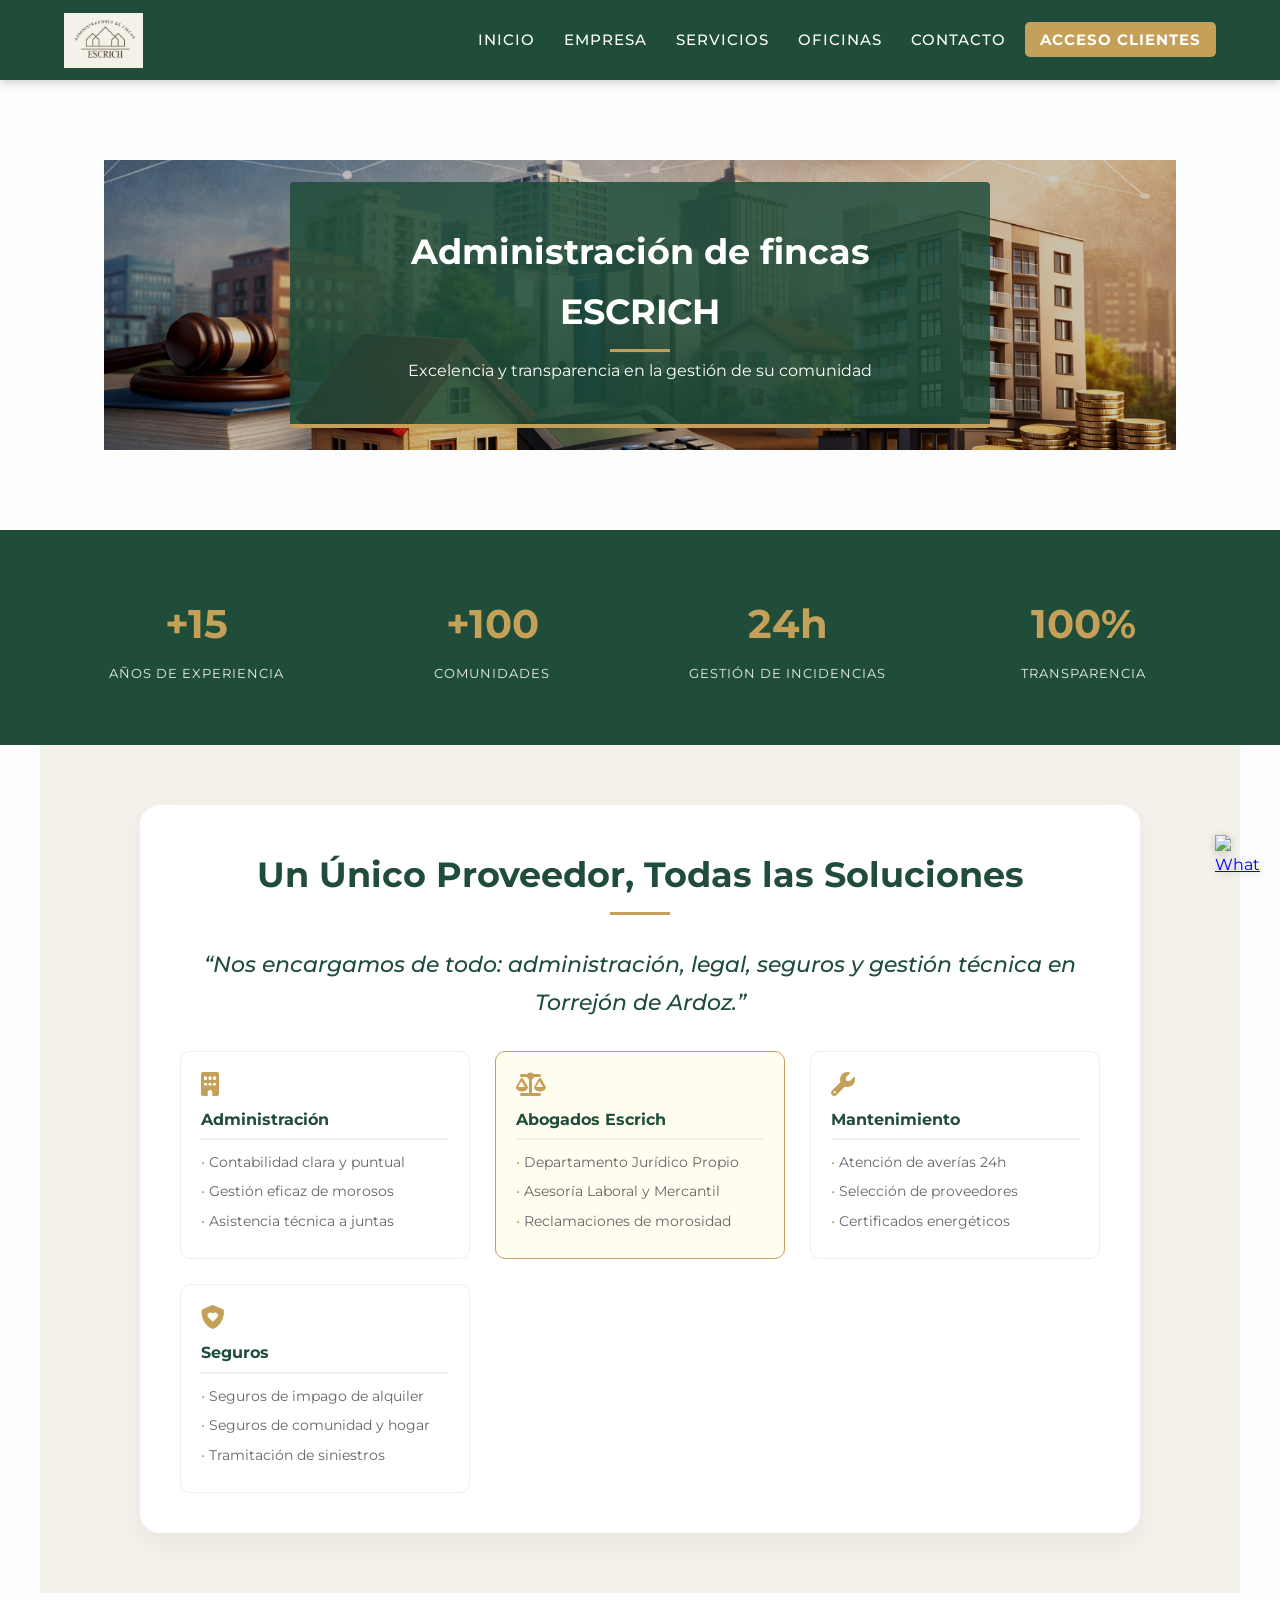
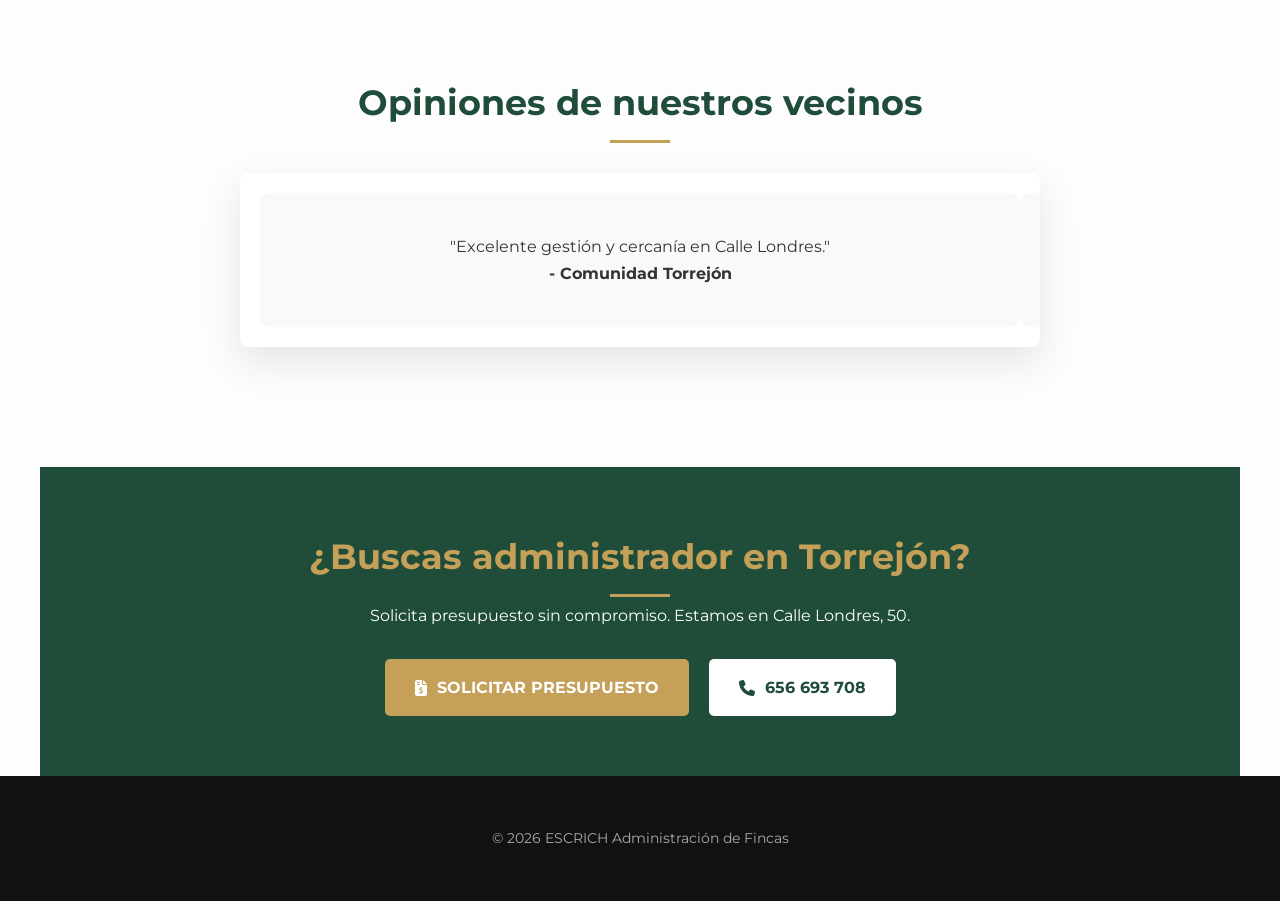
==== index.html @ d90497d3 "Add files via upload" ====
<!DOCTYPE html>
<html lang="es">
<head>
    <meta charset="UTF-8">
    <meta name="viewport" content="width=device-width, initial-scale=1.0">
    <title>ESCRICH Administración de Fincas</title>
    <link rel="stylesheet" href="css/estilos.css">
    <link rel="stylesheet" href="https://cdnjs.cloudflare.com/ajax/libs/font-awesome/6.5.0/css/all.min.css">
    <style>
        /* Estilos Base y WhatsApp */
        .whatsapp-fixed { position: fixed; bottom: 20px; right: 20px; width: 45px; height: 45px; z-index: 10000; transition: transform 0.3s ease; }
        .whatsapp-fixed img { width: 100%; height: 100%; display: block; filter: drop-shadow(0 2px 4px rgba(0,0,0,0.2)); }
        .whatsapp-fixed:hover { transform: scale(1.1); }

        /* Gestión Integral */
        .gestion-integral { padding: 60px 20px; background: #f4f1ea; text-align: center; }
        .box-integral { max-width: 1000px; margin: 0 auto; background: white; padding: 40px; border-radius: 20px; box-shadow: 0 10px 30px rgba(0,0,0,0.05); }
        .frase-destacada { font-style: italic; font-size: 1.4rem; color: #1f4d3a; margin: 20px 0; font-weight: 500; }
        .grid-servicios-index { display: grid; grid-template-columns: repeat(auto-fit, minmax(280px, 1fr)); gap: 25px; margin-top: 30px; text-align: left; }
        .item-servicio { padding: 20px; border-radius: 10px; border: 1px solid #eee; transition: 0.3s; background: #fff; }
        .item-servicio:hover { border-color: #c5a059; background: #fffdf9; }
        .item-servicio i { color: #c5a059; font-size: 1.5rem; margin-bottom: 10px; }
        .item-servicio h4 { color: #1f4d3a; margin-bottom: 10px; border-bottom: 2px solid #f4f1ea; padding-bottom: 5px; }
        .item-servicio ul { list-style: none; padding: 0; font-size: 0.9rem; color: #666; }
        .item-servicio ul li { margin-bottom: 5px; }
        .item-servicio ul li::before { content: "• "; color: #c5a059; }

        /* Opiniones / Slider */
        .slider { position: relative; max-width: 800px; margin: auto; overflow: hidden; padding: 20px; }
        .slides { display: flex; transition: transform 0.5s ease; }
        .opinion { min-width: 100%; box-sizing: border-box; padding: 40px; text-align: center; background: #f9f9f9; border-radius: 10px; }

        /* Llamada a la Acción (CTA) */
        .cta-final { background: #1f4d3a; color: white; padding: 60px 20px; text-align: center; margin-top: 40px; }
        .cta-final h2 { color: #c5a059; margin-bottom: 15px; }
        .cta-botones { margin-top: 30px; display: flex; justify-content: center; gap: 20px; flex-wrap: wrap; }
        .btn-cta { padding: 15px 30px; border-radius: 5px; text-decoration: none; font-weight: bold; transition: 0.3s; display: inline-flex; align-items: center; gap: 10px; }
        .btn-presupuesto { background: #c5a059; color: white; }
        .btn-contacto-index { background: white; color: #1f4d3a; }
        .btn-cta:hover { transform: translateY(-3px); opacity: 0.9; }

        @media (max-width: 768px) { .cta-botones { flex-direction: column; } }
    </style>
</head>
<body>

<header>
    <img src="imagenes/logo.jpeg" class="logo" alt="Logo Escrich">
    <div class="menu-toggle" onclick="toggleMenu()">☰</div>
    <nav id="menu">
        <a href="index.html">Inicio</a>
        <a href="empresa.html">Empresa</a>
        <a href="servicios.html">Servicios</a>
        <a href="oficinas.html">Oficinas</a>
        <a href="contacto.html">Contacto</a>
        <a href="acceso.html" style="background: #c5a059; color: white; padding: 8px 15px; border-radius: 5px; margin-left: 15px; font-weight: bold;">Acceso Clientes</a>
    </nav>
</header>

<section class="hero" data-animate>
    <img src="imagenes/frachada.png" class="hero-img">
    <div class="hero-text">
        <h2>Administración de fincas ESCRICH</h2>
        <p>Excelencia y transparencia en la gestión de su comunidad</p>
    </div>
</section>

<div class="cifras">
    <div class="cifra-item"><h3>+15</h3><p>Años de Experiencia</p></div>
    <div class="cifra-item"><h3>+100</h3><p>Comunidades</p></div>
    <div class="cifra-item"><h3>24h</h3><p>Gestión de Incidencias</p></div>
    <div class="cifra-item"><h3>100%</h3><p>Transparencia</p></div>
</div>

<section class="gestion-integral" data-animate>
    <div class="box-integral">
        <h2>Un Único Proveedor, Todas las Soluciones</h2>
        <p class="frase-destacada">“Nos encargamos de todo: administración, legal, seguros y gestión técnica en Torrejón de Ardoz.”</p>
        <div class="grid-servicios-index">
            <div class="item-servicio">
                <i class="fa-solid fa-building"></i>
                <h4>Administración</h4>
                <ul>
                    <li>Contabilidad clara y puntual</li>
                    <li>Gestión eficaz de morosos</li>
                    <li>Asistencia técnica a juntas</li>
                </ul>
            </div>
            <div class="item-servicio" style="background: #fffdf0; border-color: #c5a059;">
                <i class="fa-solid fa-scale-balanced"></i>
                <h4>Abogados Escrich</h4>
                <ul>
                    <li>Departamento Jurídico Propio</li>
                    <li>Asesoría Laboral y Mercantil</li>
                    <li>Reclamaciones de morosidad</li>
                </ul>
            </div>
            <div class="item-servicio">
                <i class="fa-solid fa-wrench"></i>
                <h4>Mantenimiento</h4>
                <ul>
                    <li>Atención de averías 24h</li>
                    <li>Selección de proveedores</li>
                    <li>Certificados energéticos</li>
                </ul>
            </div>
            <div class="item-servicio">
                <i class="fa-solid fa-shield-heart"></i>
                <h4>Seguros</h4>
                <ul>
                    <li>Seguros de impago de alquiler</li>
                    <li>Seguros de comunidad y hogar</li>
                    <li>Tramitación de siniestros</li>
                </ul>
            </div>
        </div>
    </div>
</section>

<section class="opiniones" data-animate>
    <h2>Opiniones de nuestros vecinos</h2>
    <div class="slider">
        <div class="slides" id="slides">
            <div class="opinion"><p>"Excelente gestión y cercanía en Calle Londres."</p><strong>- Comunidad Torrejón</strong></div>
            <div class="opinion"><p>"Tener abogados propios nos da mucha tranquilidad."</p><strong>- Vecinos Alcalá</strong></div>
        </div>
    </div>
</section>

<section class="cta-final" data-animate>
    <h2>¿Buscas administrador en Torrejón?</h2>
    <p>Solicita presupuesto sin compromiso. Estamos en Calle Londres, 50.</p>
    <div class="cta-botones">
        <a href="contacto.html" class="btn-cta btn-presupuesto"><i class="fa-solid fa-file-invoice-dollar"></i> SOLICITAR PRESUPUESTO</a>
        <a href="tel:+34656693708" class="btn-cta btn-contacto-index"><i class="fa-solid fa-phone"></i> 656 693 708</a>
    </div>
</section>

<footer><p>© 2026 ESCRICH Administración de Fincas</p></footer>

<a href="https://wa.me/34656693708" class="whatsapp-fixed" target="_blank">
    <img src="https://cdn-icons-png.flaticon.com/512/733/733585.png" alt="WhatsApp">
</a>

<script>
    function toggleMenu(){ document.getElementById("menu").classList.toggle("activo"); }
    
    let index = 0;
    function moverSlider() {
        const slides = document.getElementById("slides");
        index = (index + 1) % 2;
        slides.style.transform = `translateX(${-index * 100}%)`;
    }
    setInterval(moverSlider, 4000);

    const elementos = document.querySelectorAll('[data-animate]');
    function mostrarScroll(){
        elementos.forEach(el => {
            if(el.getBoundingClientRect().top < window.innerHeight * 0.9) el.classList.add('activo');
        });
    }
    window.addEventListener('scroll', mostrarScroll);
    window.addEventListener('load', mostrarScroll);
</script>
</body>
</html>
---- css/estilos.css ----
/* IMPORTAR FUENTE PROFESIONAL */
@import url('https://fonts.googleapis.com/css2?family=Montserrat:wght@300;400;600;700&display=swap');

/* RESET Y BASES */
* { box-sizing: border-box; margin: 0; padding: 0; }

html {
    scroll-behavior: smooth; /* Navegación suave */
}

body { 
    font-family: 'Montserrat', sans-serif; 
    background: #fdfdfd; 
    color: #333; 
    overflow-x: hidden; 
    line-height: 1.7; 
}

/* HEADER PREMIUM */
header {
    background: #1f4d3a;
    color: white;
    display: flex;
    justify-content: space-between;
    align-items: center;
    padding: 0 5%;
    position: sticky;
    top: 0;
    z-index: 1000;
    height: 80px;
    box-shadow: 0 2px 10px rgba(0,0,0,0.2);
}
.logo { height: 55px; transition: 0.3s; }
.menu-toggle { display: none; font-size: 30px; cursor: pointer; }
nav a { color: white; margin-left: 25px; text-decoration: none; font-weight: 500; font-size: 0.95rem; transition: 0.3s; text-transform: uppercase; letter-spacing: 1px; }
nav a:hover { color: #c5a059; }

/* HERO SECTION */
.hero { position: relative; width: 100%; height: 450px; overflow: hidden; }
.hero-img { width: 100%; height: 100%; object-fit: cover; filter: brightness(0.8); }
.hero-text {
    position: absolute; top: 50%; left: 50%; transform: translate(-50%, -50%);
    background: rgba(31, 77, 58, 0.85); color: white; padding: 40px;
    border-radius: 4px; text-align: center; width: 90%; max-width: 700px;
    border-bottom: 4px solid #c5a059;
}
.hero-text h2 { color: white; font-size: 2.2rem; margin-bottom: 15px; font-weight: 700; }

/* SECCIONES */
section { padding: 80px 5%; max-width: 1200px; margin: auto; }
h2 { color: #1f4d3a; text-align: center; margin-bottom: 40px; font-size: 2.2rem; font-weight: 700; position: relative; }
h2::after { content: ''; width: 60px; height: 3px; background: #c5a059; position: absolute; bottom: -10px; left: 50%; transform: translateX(-50%); }

/* CIFRAS DE CONFIANZA (NUEVO) */
.cifras { background: #1f4d3a; color: white; display: grid; grid-template-columns: repeat(auto-fit, minmax(200px, 1fr)); text-align: center; padding: 60px 5%; gap: 30px; }
.cifra-item h3 { font-size: 2.5rem; color: #c5a059; margin-bottom: 5px; }
.cifra-item p { text-transform: uppercase; font-size: 0.8rem; letter-spacing: 1px; opacity: 0.9; }

/* TARJETAS DE SERVICIOS */
.servicios { display: grid; grid-template-columns: repeat(auto-fit, minmax(300px, 1fr)); gap: 30px; }
.tarjeta { background: white; padding: 40px; border-radius: 4px; text-align: center; box-shadow: 0 10px 30px rgba(0,0,0,0.05); transition: 0.4s; border: 1px solid #eee; }
.tarjeta:hover { transform: translateY(-10px); border-color: #c5a059; }
.icono { font-size: 50px; color: #1f4d3a; margin-bottom: 20px; }

/* SLIDER PREMIUM */
.slider { position: relative; max-width: 850px; margin: auto; overflow: hidden; border-radius: 8px; background: white; box-shadow: 0 15px 40px rgba(0,0,0,0.1); }
.slides { display: flex; transition: 0.8s cubic-bezier(0.4, 0, 0.2, 1); }
.opinion { min-width: 100%; padding: 60px; text-align: center; }
.cliente { width: 90px; height: 90px; border-radius: 50%; margin-bottom: 20px; border: 3px solid #c5a059; padding: 3px; }
.prev, .next { background: #c5a059; width: 45px; height: 45px; border-radius: 50%; border: none; color: white; position: absolute; top: 50%; transform: translateY(-50%); cursor: pointer; z-index: 10; transition: 0.3s; }
.prev:hover, .next:hover { background: #1f4d3a; }
.prev { left: 20px; } .next { right: 20px; }

/* FORMULARIO AVANZADO */
.form-grid { display: grid; grid-template-columns: 1fr 1fr; gap: 20px; margin-bottom: 20px; }
input, textarea, select { width: 100%; padding: 15px; border: 1px solid #ddd; border-radius: 4px; font-family: inherit; font-size: 1rem; outline: none; transition: 0.3s; }
input:focus, textarea:focus { border-color: #c5a059; box-shadow: 0 0 8px rgba(197, 160, 89, 0.2); }
button.btn-premium { background: #c5a059; color: white; border: none; padding: 18px; border-radius: 4px; cursor: pointer; width: 100%; font-size: 1.1rem; font-weight: 700; letter-spacing: 1px; transition: 0.3s; }
button.btn-premium:hover { background: #1f4d3a; }

/* WHATSAPP Y FOOTER */
.whatsapp { position: fixed; bottom: 30px; right: 30px; width: 65px; z-index: 999; filter: drop-shadow(0 5px 15px rgba(0,0,0,0.3)); transition: 0.3s; }
.whatsapp:hover { transform: scale(1.1) rotate(10deg); }
footer { background: #111; color: #aaa; text-align: center; padding: 50px; font-size: 0.9rem; }

/* RESPONSIVE */
@media (max-width: 768px) {
    .form-grid { grid-template-columns: 1fr; }
    .menu-toggle { display: block; }
    nav { display: none; position: absolute; top: 80px; left: 0; width: 100%; background: #1f4d3a; flex-direction: column; padding: 30px 0; border-top: 1px solid rgba(255,255,255,0.1); }
    nav.activo { display: flex; }
    nav a { margin: 15px 0; font-size: 1.1rem; }
}
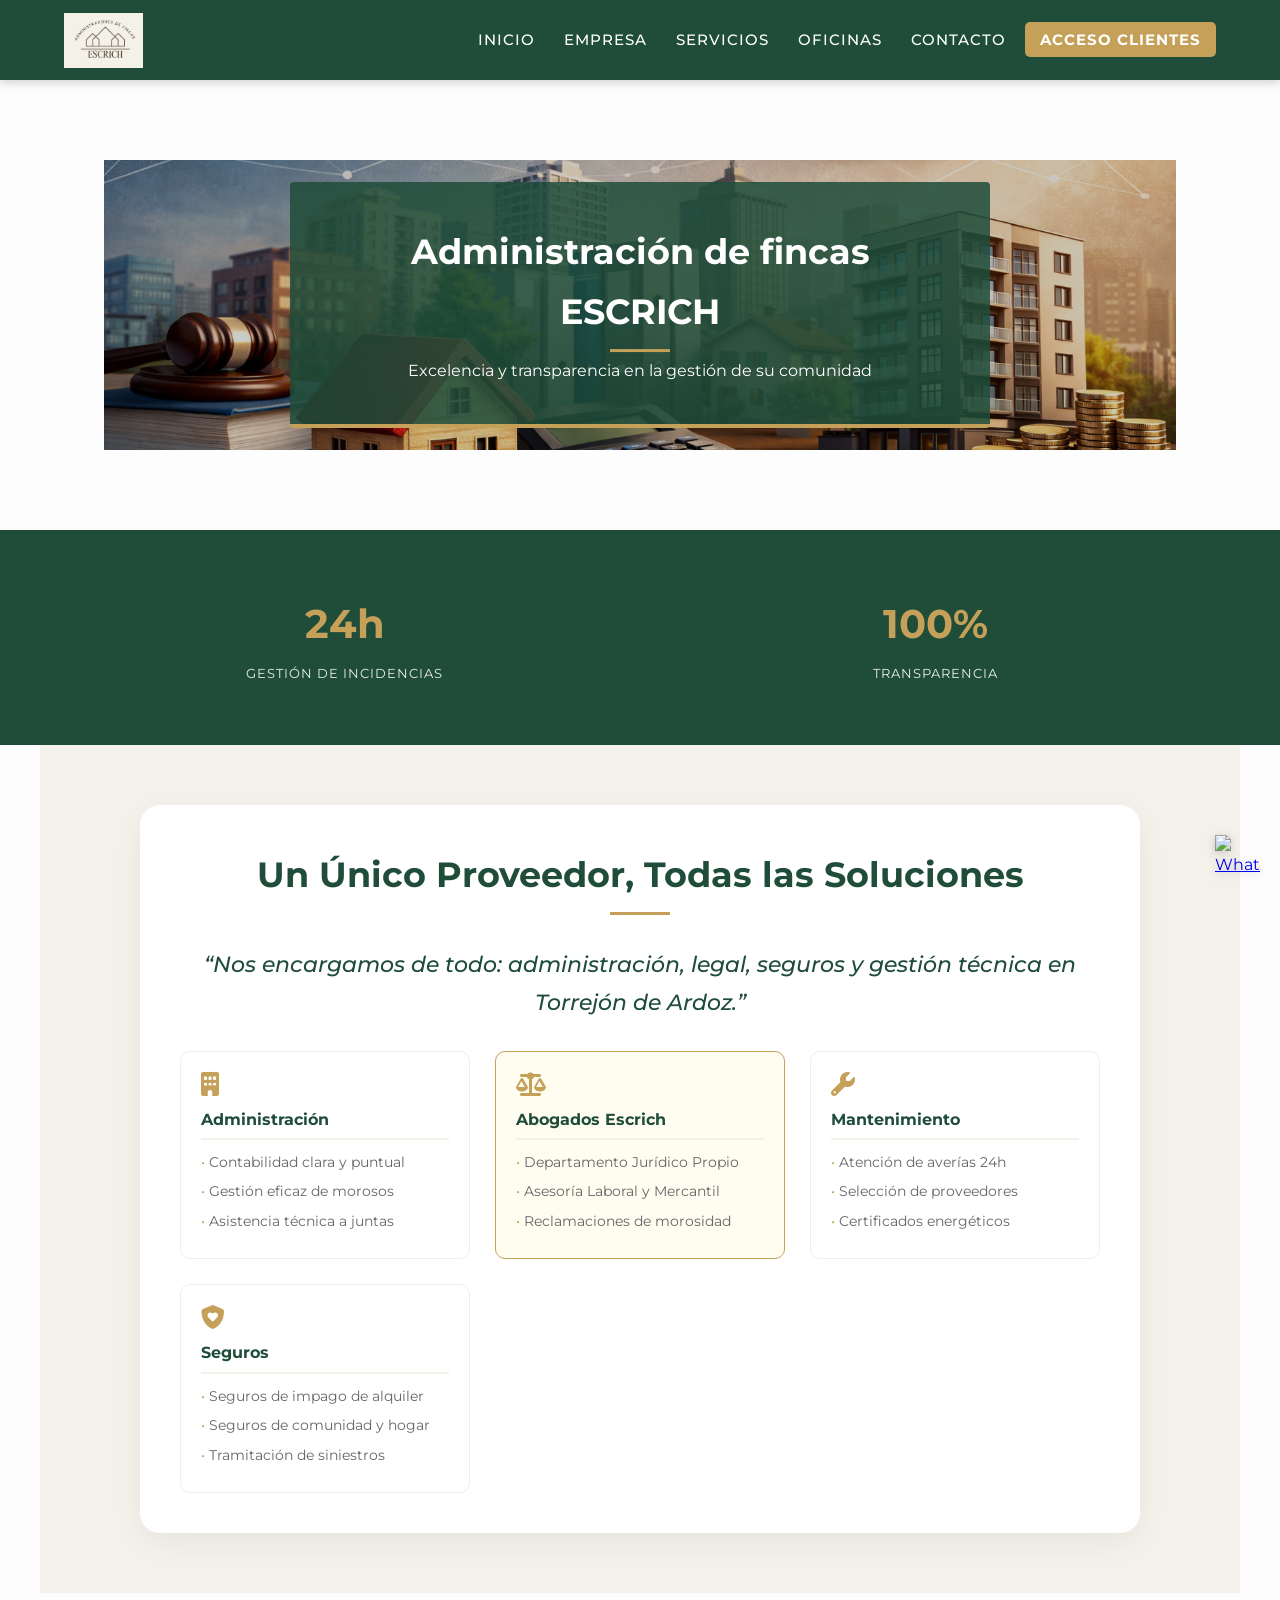
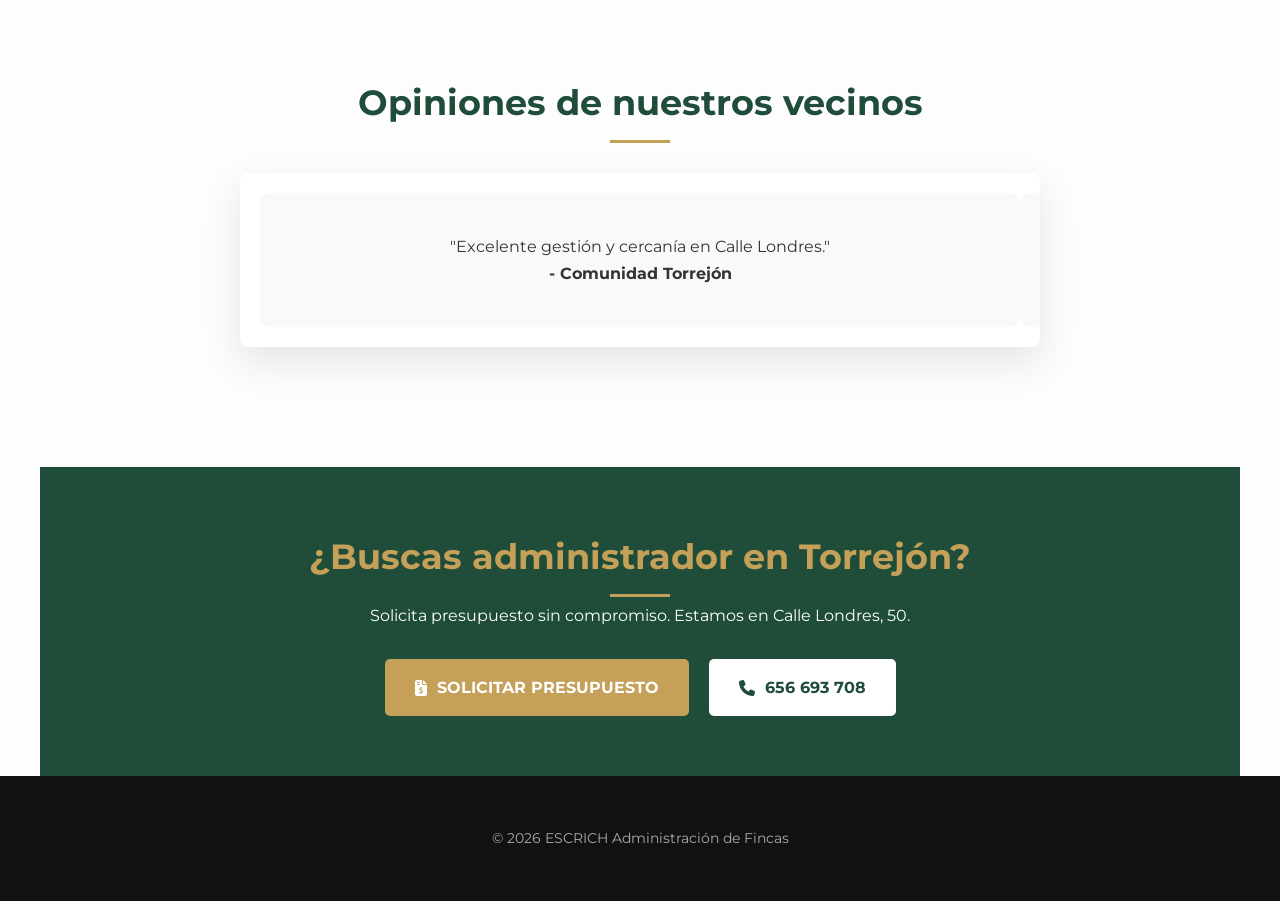
==== commit ef3cb081: "Update index.html" ====
--- a/index.html
+++ b/index.html
@@ -66,8 +66,6 @@
 </section>
 
 <div class="cifras">
-    <div class="cifra-item"><h3>+15</h3><p>Años de Experiencia</p></div>
-    <div class="cifra-item"><h3>+100</h3><p>Comunidades</p></div>
     <div class="cifra-item"><h3>24h</h3><p>Gestión de Incidencias</p></div>
     <div class="cifra-item"><h3>100%</h3><p>Transparencia</p></div>
 </div>
@@ -163,4 +161,4 @@
     window.addEventListener('load', mostrarScroll);
 </script>
 </body>
-</html>+</html>
